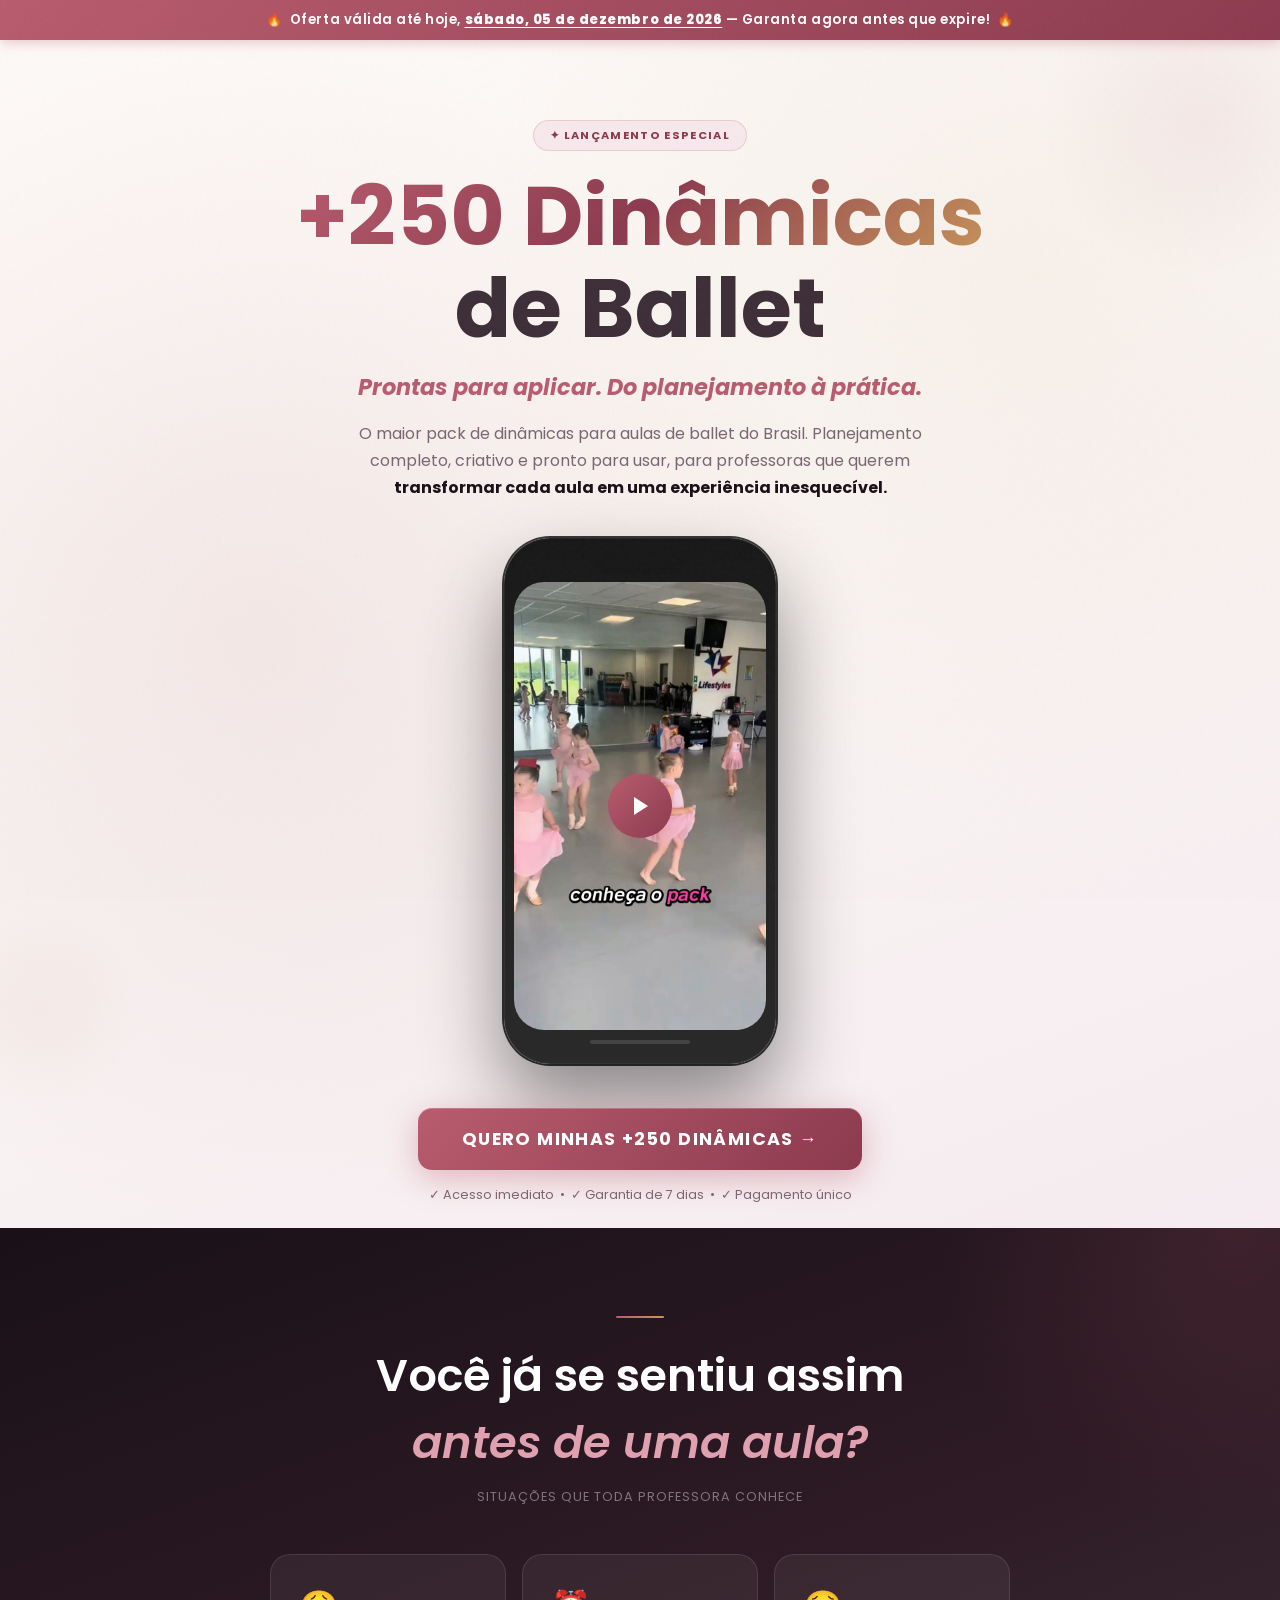
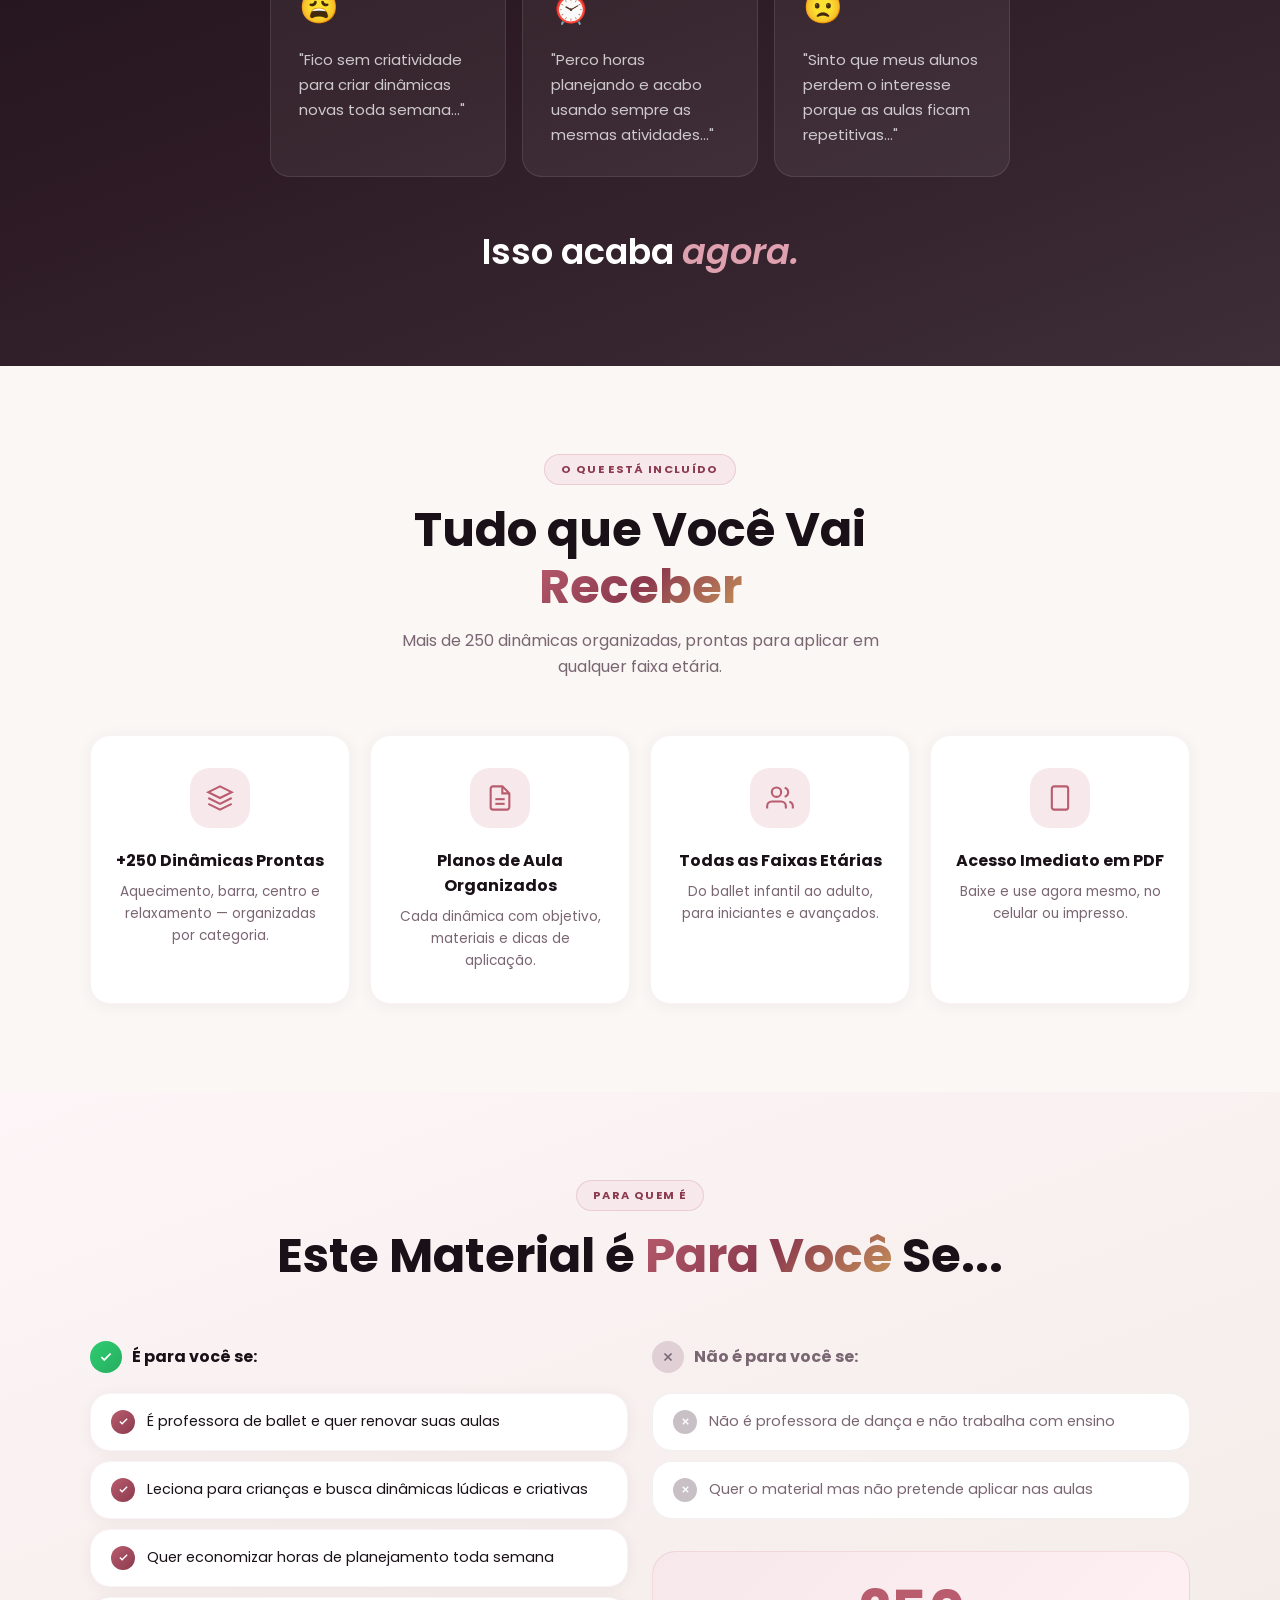
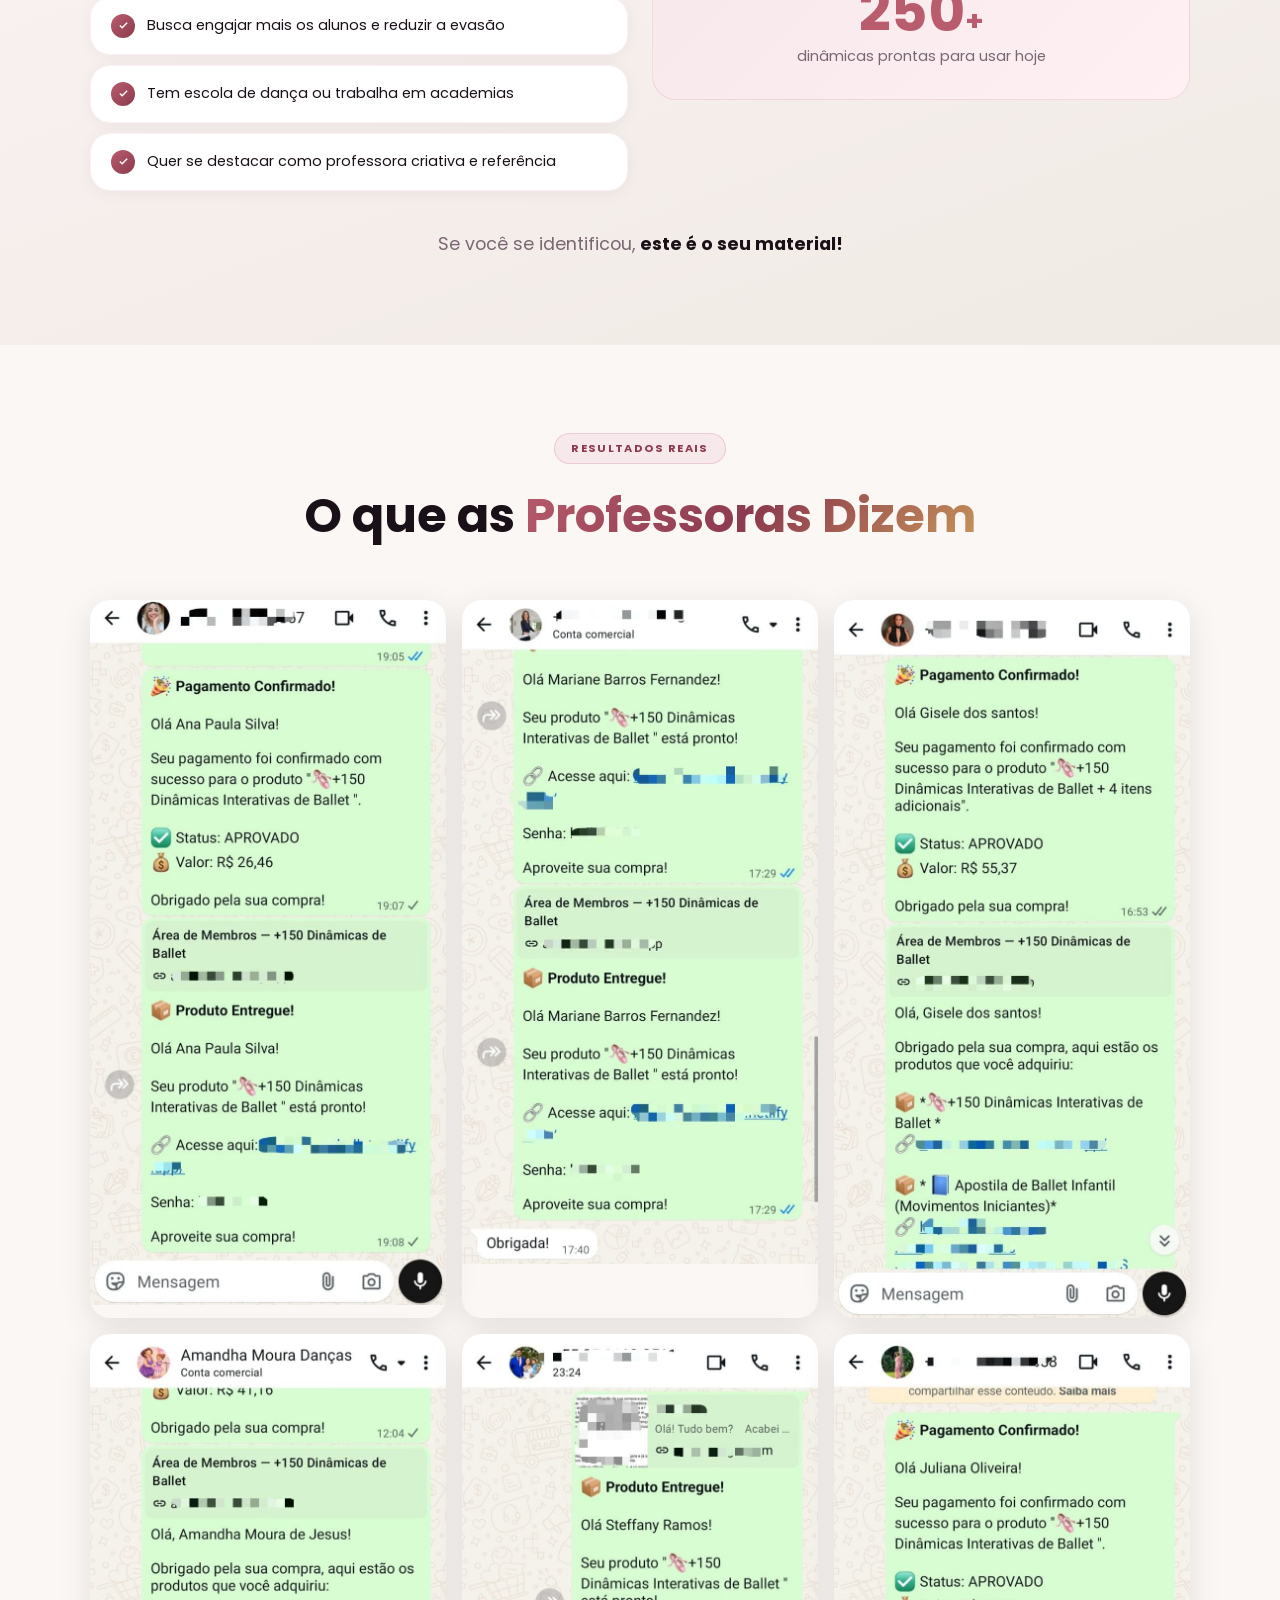
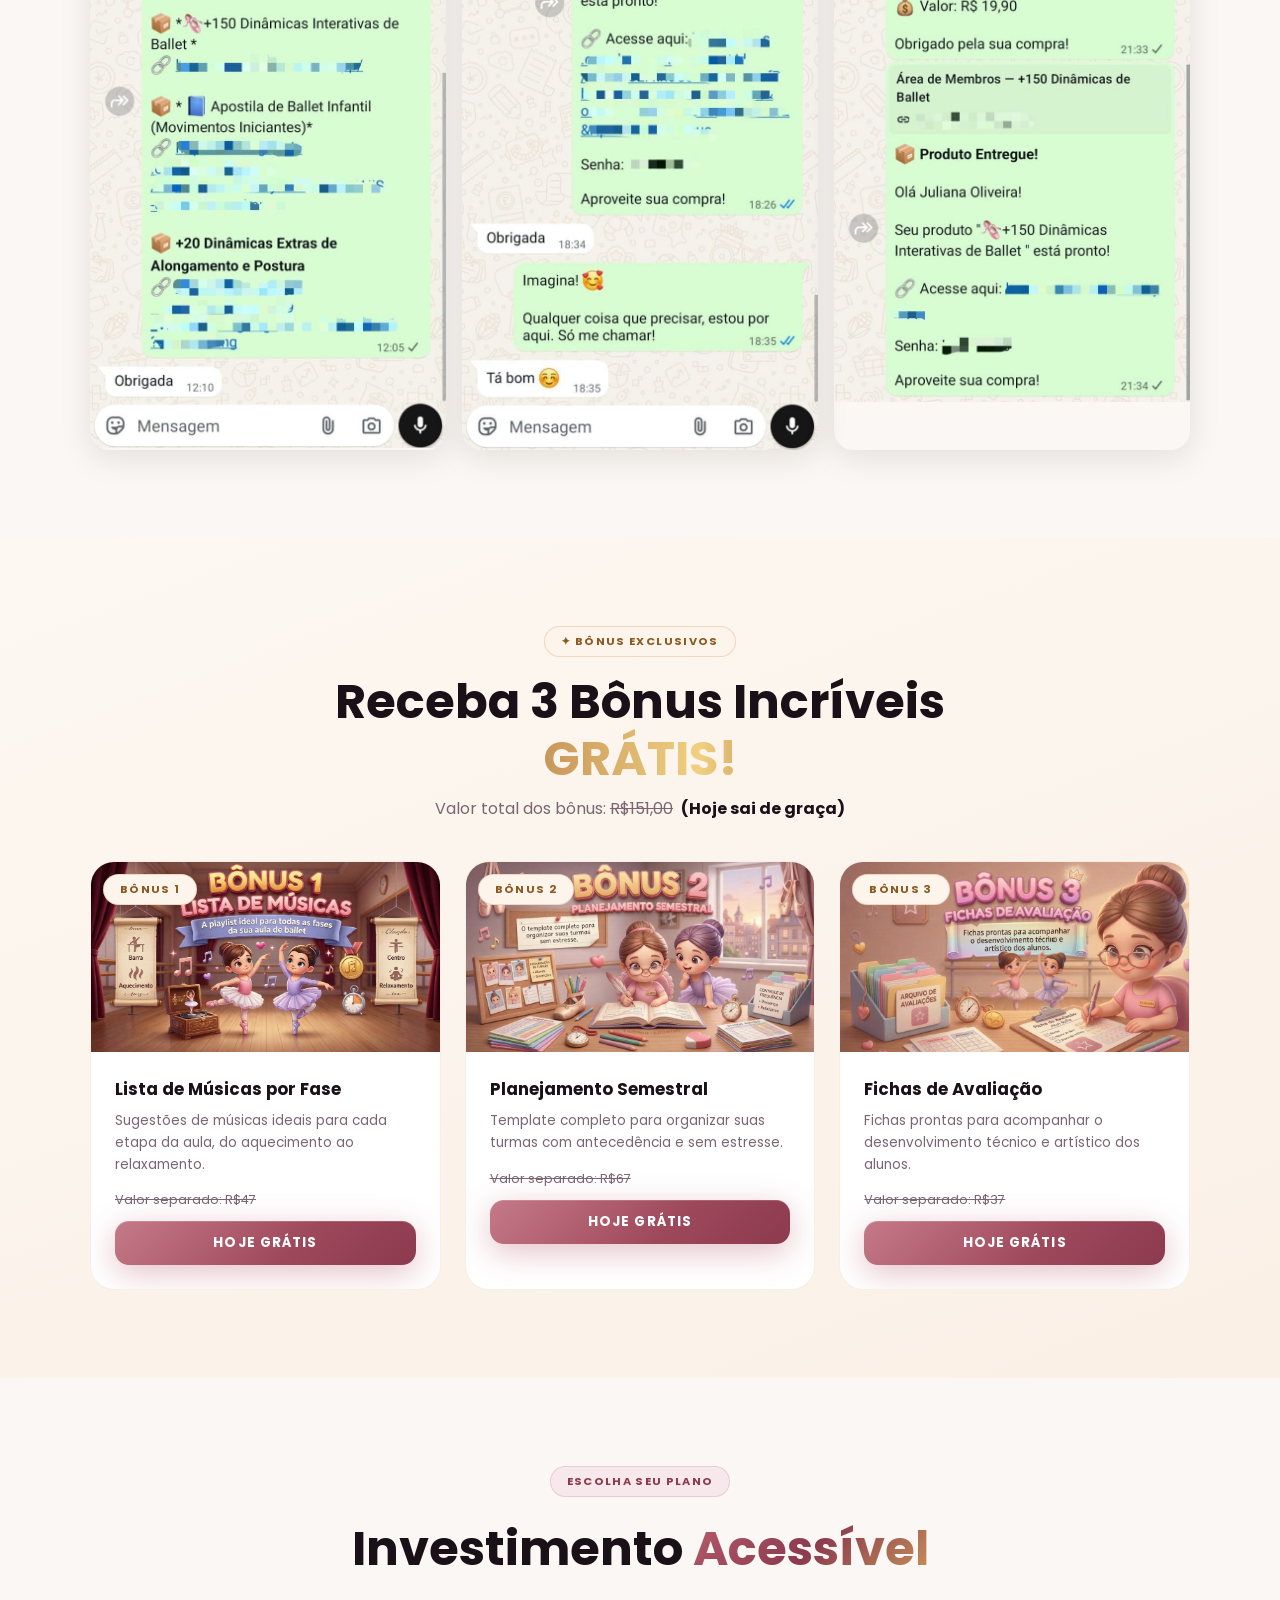
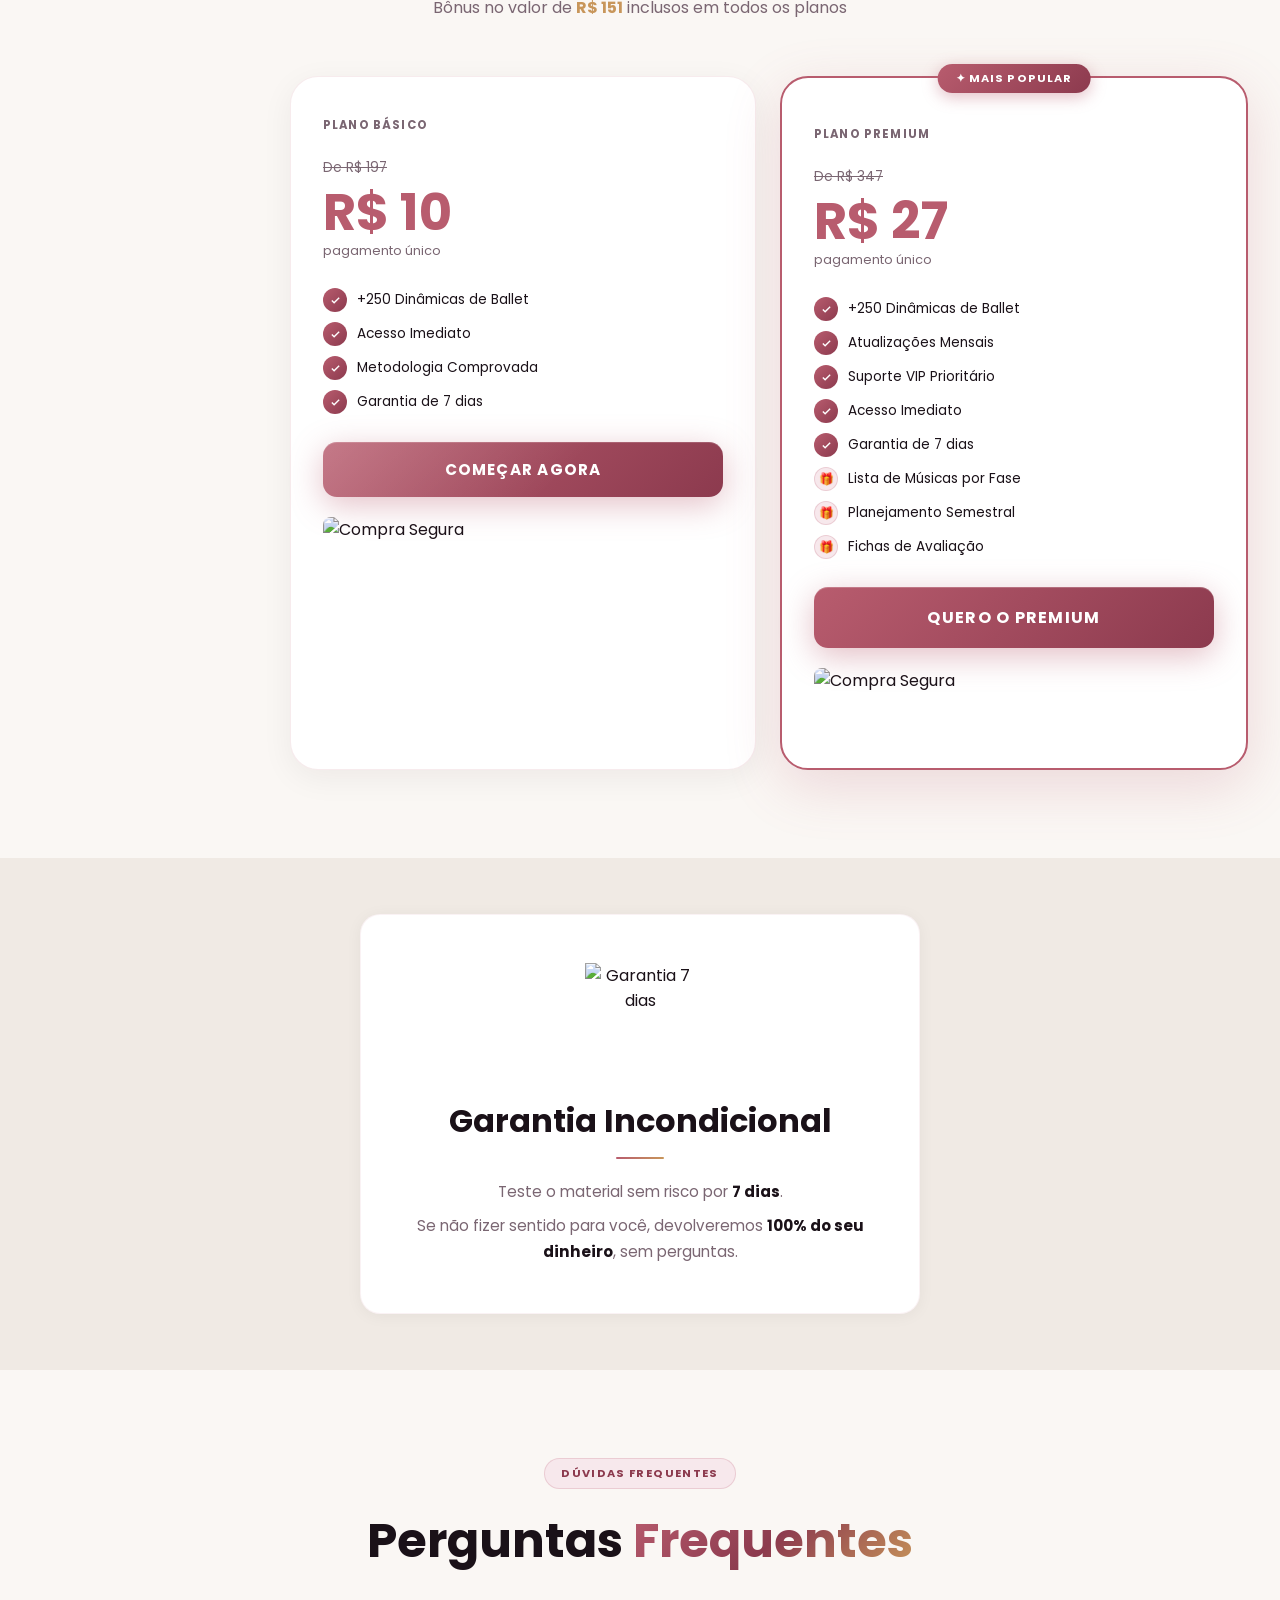
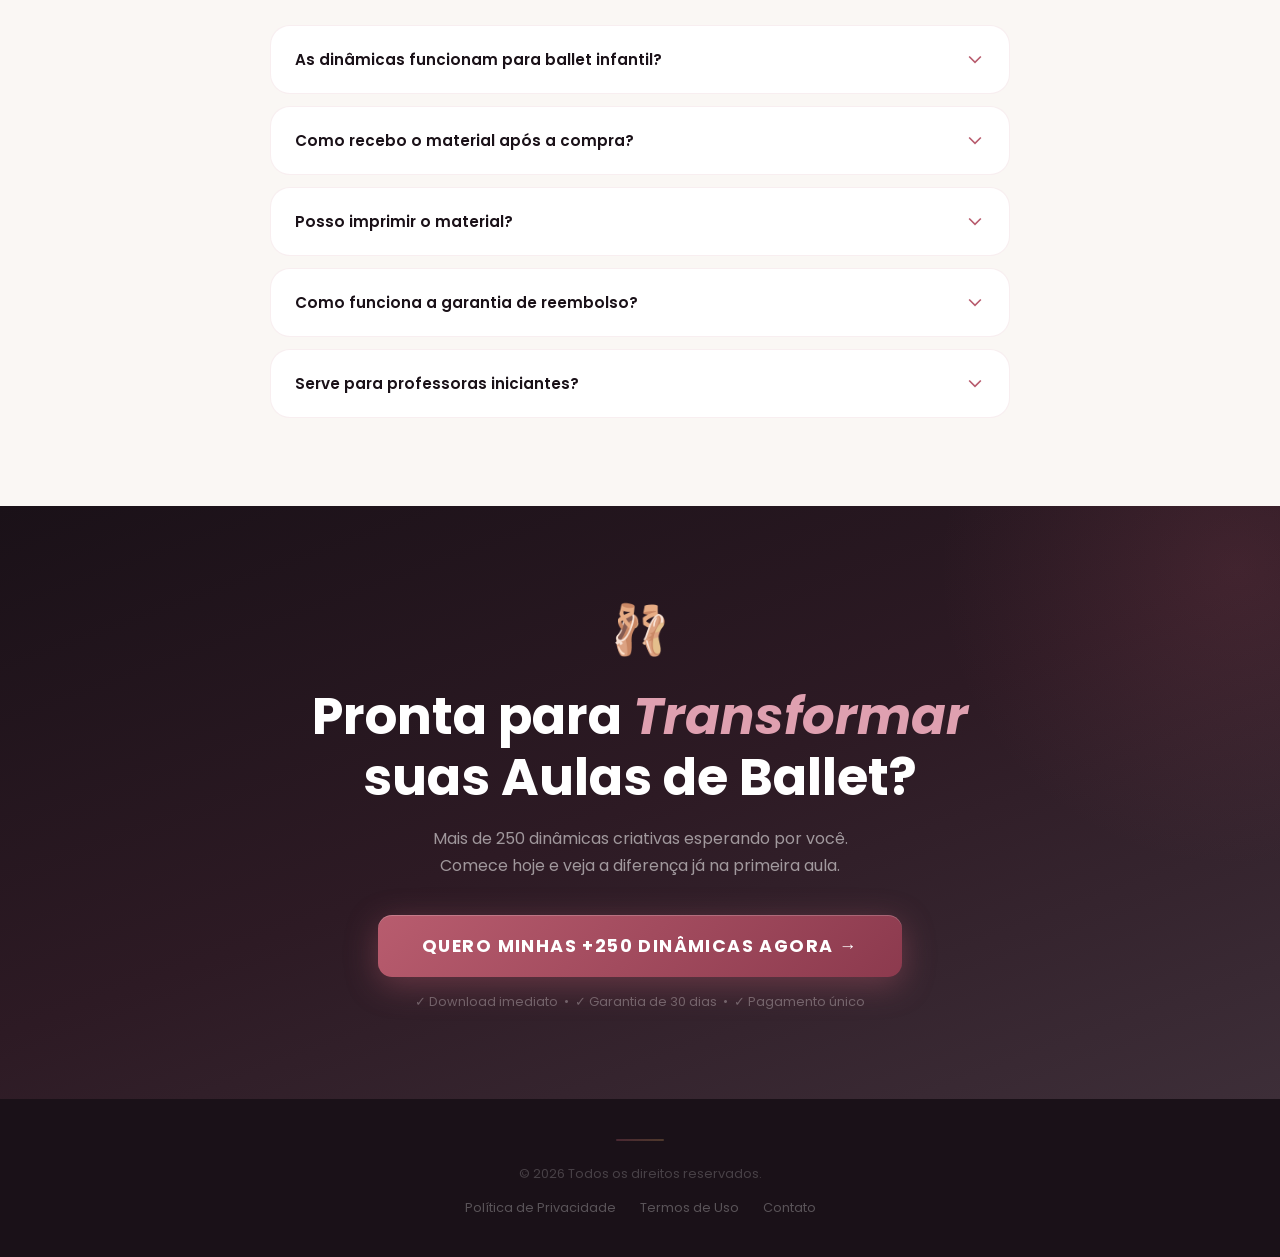
==== index (1).html @ 57ad00f0 "Add files via upload" ====
<!DOCTYPE html><html lang="pt-BR"><head>
  <meta charset="UTF-8">
  <meta name="viewport" content="width=device-width, initial-scale=1.0">
  <title>+250 Dinâmicas de Ballet</title>
  <link rel="preconnect" href="https://fonts.googleapis.com">
  <link rel="preconnect" href="https://fast.wistia.com" crossorigin="">
  <link rel="dns-prefetch" href="https://fast.wistia.com">
  <link rel="preconnect" href="https://fonts.gstatic.com" crossorigin="">
  <link href="https://fonts.googleapis.com/css2?family=Poppins:wght@400;600;700&display=swap" rel="stylesheet" media="print" onload="this.media='all'">
  <noscript><link href="https://fonts.googleapis.com/css2?family=Poppins:wght@400;600;700&display=swap" rel="stylesheet" /></noscript>

  <script>
    window.addEventListener('load', function() {
      // UTMify pixel
      window.pixelId = "69d1dc2e68e2ef5230dd8109";
      var a = document.createElement("script");
      a.async = true;
      a.src = "https://cdn.utmify.com.br/scripts/pixel/pixel.js";
      document.head.appendChild(a);
      // UTMify UTMs
      var b = document.createElement("script");
      b.async = true;
      b.defer = true;
      b.src = "https://cdn.utmify.com.br/scripts/utms/latest.js";
      b.setAttribute("data-utmify-prevent-xcod-sck", "");
      b.setAttribute("data-utmify-prevent-subids", "");
      document.head.appendChild(b);
      // Clarity
      (function(c,l,a,r,i,t,y){
        c[a]=c[a]||function(){(c[a].q=c[a].q||[]).push(arguments)};
        t=l.createElement(r);t.async=1;t.src="https://www.clarity.ms/tag/"+i;
        y=l.getElementsByTagName(r)[0];y.parentNode.insertBefore(t,y);
      })(window, document, "clarity", "script", "w6r57b3box");
    });
  </script>

  <style>
    :root {
      --rose:       #B85C6E;
      --rose-deep:  #8C3A4E;
      --rose-light: #DFA0B0;
      --rose-pale:  #F7E8EC;
      --cream:      #FAF7F4;
      --cream-dark: #F0EAE4;
      --gold:       #C8965A;
      --gold-light: #E8C090;
      --ink:        #1A1118;
      --ink-mid:    #3D2E38;
      --muted:      #7A6672;
      --white:      #FFFFFF;
    }
    *, *::before, *::after { box-sizing: border-box; margin: 0; padding: 0; }
    body { font-family: 'Poppins', sans-serif; background: #FBF8F6; color: var(--ink); overflow-x: hidden; }
    html { scroll-behavior: smooth; }
    .serif { font-family: 'Poppins', sans-serif; font-weight: 700; }

    @keyframes fadeUp { from { opacity:0; transform:translateY(32px); } to { opacity:1; transform:translateY(0); } }
    @keyframes shimmer { 0% { background-position:-200% center; } 100% { background-position:200% center; } }
    @keyframes float { 0%,100% { transform:translateY(0); } 50% { transform:translateY(-8px); } }
    @keyframes pulse-ring { 0% { transform:scale(1); opacity:0.6; } 100% { transform:scale(1.6); opacity:0; } }

    .fade-up { opacity:0; animation:fadeUp 0.7s ease-out forwards; }

    .text-gradient {
      background: linear-gradient(135deg, var(--rose) 0%, var(--rose-deep) 50%, var(--gold) 100%);
      -webkit-background-clip:text; -webkit-text-fill-color:transparent; background-clip:text;
    }
    .text-shimmer {
      background: linear-gradient(90deg, var(--gold) 0%, #f0d080 40%, var(--gold) 60%, #c07840 100%);
      background-size:200% auto;
      -webkit-background-clip:text; -webkit-text-fill-color:transparent; background-clip:text;
      animation:shimmer 3s linear infinite;
    }

    .btn-primary {
      display:inline-flex; align-items:center; justify-content:center; gap:10px;
      background: linear-gradient(135deg, var(--rose) 0%, var(--rose-deep) 100%);
      color:#fff; font-family:'Poppins',sans-serif; font-weight:700; font-size:0.95rem;
      letter-spacing:0.08em; text-transform:uppercase; padding:16px 36px; border-radius:14px; border:none; cursor:pointer;
      text-decoration:none; position:relative; overflow:hidden;
      transition:transform 0.25s ease, box-shadow 0.25s ease;
      box-shadow:0 8px 32px rgba(184,92,110,0.38),inset 0 1px 0 rgba(255,255,255,0.15);
    }
    .btn-primary::before { content:''; position:absolute; inset:0; background:linear-gradient(135deg,rgba(255,255,255,0.18) 0%,transparent 60%); pointer-events:none; }
    .btn-primary:hover { transform:translateY(-2px) scale(1.02); box-shadow:0 16px 48px rgba(184,92,110,0.5); }

    .btn-gold {
      display:inline-flex; align-items:center; justify-content:center; gap:10px;
      background: linear-gradient(135deg, var(--rose) 0%, var(--rose-deep) 100%);
      color:#fff; font-family:'Poppins',sans-serif; font-weight:700; font-size:1rem;
      letter-spacing:0.08em; text-transform:uppercase; padding:18px 44px; border-radius:14px;
      border:none; cursor:pointer; text-decoration:none; position:relative; overflow:hidden;
      transition:transform 0.25s ease, box-shadow 0.25s ease;
      box-shadow:0 8px 32px rgba(184,92,110,0.4),inset 0 1px 0 rgba(255,255,255,0.2);
    }
    .btn-gold:hover { transform:translateY(-3px) scale(1.03); box-shadow:0 20px 56px rgba(200,150,90,0.55); }

    .badge {
      display:inline-flex; align-items:center; gap:6px; background:var(--rose-pale);
      color:var(--rose-deep); font-size:0.7rem; font-weight:700; letter-spacing:0.12em;
      text-transform:uppercase; padding:6px 16px; border-radius:100px;
      border:1px solid rgba(184,92,110,0.2);
    }
    .badge-gold {
      display:inline-flex; align-items:center; gap:6px; background:#FDF5EC;
      color:#8A5A20; font-size:0.7rem; font-weight:700; letter-spacing:0.12em;
      text-transform:uppercase; padding:6px 16px; border-radius:100px;
      border:1px solid rgba(200,150,90,0.3);
    }

    .card { background:var(--white); border-radius:20px; border:1px solid rgba(184,92,110,0.08); box-shadow:0 2px 16px rgba(26,17,24,0.05); transition:transform 0.3s ease,box-shadow 0.3s ease; }
    .card:hover { transform:translateY(-6px); box-shadow:0 20px 48px rgba(184,92,110,0.14); }

    .section { padding:88px 20px; }
    .section-sm { padding:56px 20px; }
    .container { max-width:1100px; margin:0 auto; }
    .container-sm { max-width:740px; margin:0 auto; }
    .container-xs { max-width:560px; margin:0 auto; }

    .check-icon { width:24px; height:24px; flex-shrink:0; background:linear-gradient(135deg,var(--rose),var(--rose-deep)); border-radius:50%; display:flex; align-items:center; justify-content:center; }
    .x-icon { width:24px; height:24px; flex-shrink:0; background:#C8C0C4; border-radius:50%; display:flex; align-items:center; justify-content:center; }
    .deco-line { width:48px; height:2px; background:linear-gradient(90deg,var(--rose),var(--gold)); border-radius:2px; }

    .countdown-box { background:rgba(255,255,255,0.12); backdrop-filter:blur(10px); border:1px solid rgba(255,255,255,0.2); border-radius:16px; padding:14px 22px; text-align:center; min-width:72px; }
    .accordion-content { display:none; }
    .accordion-content.open { display:block; }

    .section-dark { background:linear-gradient(160deg,var(--ink) 0%,#2D1A24 50%,var(--ink-mid) 100%); position:relative; overflow:hidden; }
    .section-dark::before { content:''; position:absolute; top:-40%; right:-20%; width:600px; height:600px; border-radius:50%; background:radial-gradient(circle,rgba(184,92,110,0.15) 0%,transparent 70%); pointer-events:none; }

    .reveal { opacity:0; transform:translateY(28px); transition:opacity 0.65s ease,transform 0.65s ease; }
    .reveal.visible { opacity:1; transform:translateY(0); }
    .reveal-delay-1 { transition-delay:0.1s; }
    .reveal-delay-2 { transition-delay:0.2s; }
    .reveal-delay-3 { transition-delay:0.3s; }
    .reveal-delay-4 { transition-delay:0.4s; }

    .testimonial-grid { display:grid; grid-template-columns:repeat(3,1fr); gap:16px; }
    .price-grid { display:grid; grid-template-columns:repeat(2,1fr); gap:24px; max-width:700px; margin:0 auto; }
    .benefit-grid { display:grid; grid-template-columns:repeat(4,1fr); gap:20px; }
    .for-you-grid { display:grid; grid-template-columns:repeat(2,1fr); gap:24px; }
    .bonus-grid { display:grid; grid-template-columns:repeat(3,1fr); gap:24px; }

    @media (max-width:860px) {
      .benefit-grid { grid-template-columns:repeat(2,1fr); }
      .bonus-grid { grid-template-columns:repeat(2,1fr); }
    }
    @media (max-width:640px) {
      .testimonial-grid { grid-template-columns:repeat(2,1fr); }
      .for-you-grid { grid-template-columns:1fr; }
      .price-grid { grid-template-columns:1fr; }
      .bonus-grid { grid-template-columns:1fr; }
      .benefit-grid { grid-template-columns:repeat(2,1fr); }
      .problema-grid { grid-template-columns:1fr !important; }
      .section { padding:64px 20px; }
    }

    .price-card { background:var(--white); border-radius:28px; padding:40px 32px; position:relative; transition:transform 0.3s,box-shadow 0.3s; border:1.5px solid rgba(184,92,110,0.12); box-shadow:0 8px 32px rgba(26,17,24,0.06); }
    .price-card:hover { transform:translateY(-8px); box-shadow:0 20px 56px rgba(184,92,110,0.15); }
    .price-card.featured { background:var(--white); border-color:var(--rose); border-width:2px; box-shadow:0 16px 56px rgba(184,92,110,0.2); }
    .price-card.featured:hover { box-shadow:0 28px 72px rgba(184,92,110,0.28); }

    .faq-card { background:var(--white); border-radius:20px; border:1px solid rgba(184,92,110,0.1); overflow:hidden; transition:box-shadow 0.2s; }
    .faq-card:hover { box-shadow:0 8px 32px rgba(184,92,110,0.1); }

    .bonus-card { background:var(--white); border-radius:24px; overflow:hidden; border:1px solid rgba(200,150,90,0.15); transition:transform 0.3s,box-shadow 0.3s; }
    .bonus-card:hover { transform:translateY(-6px); box-shadow:0 20px 56px rgba(200,150,90,0.18); }

    .section-lazy { content-visibility: auto; contain-intrinsic-size: 0 500px; }
    body::after { content:''; position:fixed; inset:0; background-image:url("data:image/svg+xml,%3Csvg viewBox='0 0 256 256' xmlns='http://www.w3.org/2000/svg'%3E%3Cfilter id='n'%3E%3CfeTurbulence type='fractalNoise' baseFrequency='0.9' numOctaves='4' stitchTiles='stitch'/%3E%3C/filter%3E%3Crect width='100%25' height='100%25' filter='url(%23n)'/%3E%3C/svg%3E"); opacity:0.025; pointer-events:none; z-index:9999; }
  </style>
</head>
<body>

  <!-- ========== TOP BAR ========== -->
  <div id="top-bar" style="background:linear-gradient(135deg,var(--rose) 0%,var(--rose-deep) 100%);color:#fff;text-align:center;padding:10px 20px;font-size:0.82rem;font-weight:600;letter-spacing:0.04em;position:relative;z-index:1000;box-shadow:0 2px 12px rgba(184,92,110,0.35);">
    <span style="opacity:0.85;">🔥</span>
    &nbsp;Oferta válida até hoje,&nbsp;<span id="top-bar-date" style="font-weight:800;text-decoration:underline;text-underline-offset:3px;"></span>&nbsp;—&nbsp;Garanta agora antes que expire!&nbsp;
    <span style="opacity:0.85;">🔥</span>
  </div>
  <script>
    (function(){
      const d = new Date();
      const dias = ['domingo','segunda-feira','terça-feira','quarta-feira','quinta-feira','sexta-feira','sábado'];
      const meses = ['janeiro','fevereiro','março','abril','maio','junho','julho','agosto','setembro','outubro','novembro','dezembro'];
      const texto = dias[d.getDay()] + ', ' + String(d.getDate()).padStart(2,'0') + ' de ' + meses[d.getMonth()] + ' de ' + d.getFullYear();
      document.getElementById('top-bar-date').textContent = texto;
    })();
  </script>

  <!-- ========== HERO ========== -->
  <section style="background:linear-gradient(160deg,#FDF9F7 0%,var(--cream) 40%,#F5EBF0 100%);position:relative;overflow:hidden;padding:80px 20px 24px;">
    <div style="position:absolute;inset:0;background-image:radial-gradient(circle at 20% 50%,rgba(184,92,110,0.1) 0%,transparent 50%),radial-gradient(circle at 80% 20%,rgba(200,150,90,0.07) 0%,transparent 40%);pointer-events:none;"></div>
    <div style="position:absolute;width:320px;height:320px;top:-80px;right:-80px;border-radius:50%;background:radial-gradient(circle,rgba(184,92,110,0.08) 0%,transparent 70%);animation:float 6s ease-in-out infinite;pointer-events:none;"></div>
    <div style="position:absolute;width:200px;height:200px;bottom:10%;left:-60px;border-radius:50%;background:radial-gradient(circle,rgba(200,150,90,0.07) 0%,transparent 70%);animation:float 8s ease-in-out infinite 2s;pointer-events:none;"></div>

    <div class="container" style="position:relative;z-index:1;">
      <div style="text-align:center;max-width:820px;margin:0 auto;">
        <div class="fade-up" style="animation-delay:0s;margin-bottom:20px;"><span class="badge">✦ Lançamento Especial</span></div>

        <h1 class="fade-up serif" style="animation-delay:0.1s;font-size:clamp(2.8rem,9vw,5.2rem);font-weight:700;line-height:1.1;color:var(--ink);margin-bottom:16px;">
          <span class="text-gradient">+250 Dinâmicas</span><br>
          <span style="font-weight:700;color:var(--ink-mid);font-style:normal;">de Ballet</span>
        </h1>

        <p class="fade-up serif" style="animation-delay:0.2s;font-size:clamp(1.1rem,3vw,1.4rem);color:var(--rose);font-style:italic;margin-bottom:16px;">
          Prontas para aplicar. Do planejamento à prática.
        </p>

        <p class="fade-up" style="animation-delay:0.25s;font-size:1rem;color:var(--muted);max-width:580px;margin:0 auto 36px;line-height:1.7;">
          O maior pack de dinâmicas para aulas de ballet do Brasil. Planejamento completo, criativo e pronto para usar, para professoras que querem <strong style="color:var(--ink);">transformar cada aula em uma experiência inesquecível.</strong>
        </p>

        <!-- Mockup iPhone -->
        <div class="fade-up" style="animation-delay:0.3s;display:flex;justify-content:center;margin-bottom:44px;">
          <div style="position:relative;width:272px;background:linear-gradient(180deg,#181818 0%,#2a2a2a 100%);border-radius:46px;padding:14px 10px 20px;box-shadow:0 40px 80px rgba(0,0,0,0.45),0 0 0 2px #383838,inset 0 0 0 1px rgba(255,255,255,0.05);">
            <div style="width:88px;height:22px;background:#181818;border-radius:0 0 14px 14px;margin:0 auto 8px;position:relative;z-index:2;"></div>
            <div style="border-radius:30px;overflow:hidden;background:#000;">
              <div id="wistia-facade" style="position:relative;padding-top:177.78%;cursor:pointer;" onclick="document.getElementById('wistia-facade').style.display='none';document.getElementById('wistia-player-container').style.display='block';var s1=document.createElement('script');s1.src='https://fast.wistia.com/player.js';s1.async=true;document.head.appendChild(s1);var s2=document.createElement('script');s2.src='https://fast.wistia.com/embed/sqe2da9kjx.js';s2.async=true;s2.type='module';document.head.appendChild(s2);">
                <img src="[data-uri]" alt="Assistir vídeo" style="position:absolute;inset:0;width:100%;height:100%;object-fit:cover;" loading="eager" fetchpriority="high">
                <div style="position:absolute;inset:0;display:flex;align-items:center;justify-content:center;">
                  <div style="position:relative;">
                    <div style="position:absolute;inset:0;border-radius:50%;background:rgba(184,92,110,0.4);animation:pulse-ring 1.5s ease-out infinite;"></div>
                    <div style="width:64px;height:64px;border-radius:50%;background:linear-gradient(135deg,var(--rose),var(--rose-deep));display:flex;align-items:center;justify-content:center;box-shadow:0 8px 32px rgba(184,92,110,0.5);position:relative;">
                      <svg width="24" height="24" viewBox="0 0 24 24" fill="white"><polygon points="6,3 20,12 6,21"></polygon></svg>
                    </div>
                  </div>
                </div>
              </div>
              <div id="wistia-player-container" style="display:none;"><wistia-player media-id="sqe2da9kjx" aspect="0.5625"></wistia-player></div>
            </div>
            <div style="width:100px;height:4px;background:#444;border-radius:2px;margin:10px auto 0;"></div>
          </div>
        </div>

        <div class="fade-up" style="animation-delay:0.35s;">
          <a href="#precos" class="btn-gold" style="font-size:1.1rem;margin-bottom:16px;display:inline-flex;">QUERO MINHAS +250 DINÂMICAS →</a>
          <p style="font-size:0.8rem;color:var(--muted);">✓ Acesso imediato &nbsp;•&nbsp; ✓ Garantia de 7 dias &nbsp;•&nbsp; ✓ Pagamento único</p>
        </div>
      </div>
    </div>
  </section>


  <!-- ========== PROBLEMA ========== -->
  <section class="section-dark section">
    <div class="container-sm" style="position:relative;z-index:1;text-align:center;">
      <div class="deco-line" style="margin:0 auto 24px;"></div>
      <h2 class="serif reveal" style="font-size:clamp(1.8rem,5vw,2.8rem);font-weight:600;color:#fff;margin-bottom:12px;">Você já se sentiu assim<br><em style="color:var(--rose-light);">antes de uma aula?</em></h2>
      <p class="reveal" style="color:rgba(255,255,255,0.4);font-size:0.8rem;letter-spacing:0.08em;text-transform:uppercase;margin-bottom:48px;">Situações que toda professora conhece</p>
      <div style="display:grid;grid-template-columns:repeat(3,1fr);gap:16px;text-align:left;" class="reveal-grid problema-grid">
        <div class="reveal reveal-delay-1" style="background:rgba(255,255,255,0.06);border:1px solid rgba(255,255,255,0.1);border-radius:20px;padding:28px;">
          <div style="font-size:2rem;margin-bottom:16px;">😩</div>
          <p style="font-size:0.93rem;line-height:1.7;color:rgba(255,255,255,0.75);">"Fico sem criatividade para criar dinâmicas novas toda semana..."</p>
        </div>
        <div class="reveal reveal-delay-2" style="background:rgba(255,255,255,0.06);border:1px solid rgba(255,255,255,0.1);border-radius:20px;padding:28px;">
          <div style="font-size:2rem;margin-bottom:16px;">⏰</div>
          <p style="font-size:0.93rem;line-height:1.7;color:rgba(255,255,255,0.75);">"Perco horas planejando e acabo usando sempre as mesmas atividades..."</p>
        </div>
        <div class="reveal reveal-delay-3" style="background:rgba(255,255,255,0.06);border:1px solid rgba(255,255,255,0.1);border-radius:20px;padding:28px;">
          <div style="font-size:2rem;margin-bottom:16px;">😟</div>
          <p style="font-size:0.93rem;line-height:1.7;color:rgba(255,255,255,0.75);">"Sinto que meus alunos perdem o interesse porque as aulas ficam repetitivas..."</p>
        </div>
      </div>
      <div class="reveal" style="margin-top:48px;">
        <p class="serif" style="font-size:clamp(1.6rem,4vw,2.2rem);font-weight:600;color:#fff;">Isso acaba <em style="color:var(--rose-light);">agora.</em></p>
      </div>
    </div>
  </section>


  <!-- ========== O QUE VOCÊ VAI RECEBER ========== -->
  <section class="section" style="background:var(--cream);">
    <div class="container">
      <div style="text-align:center;margin-bottom:56px;">
        <span class="badge reveal">O que está incluído</span>
        <h2 class="serif reveal" style="font-size:clamp(2rem,5vw,3rem);font-weight:700;color:var(--ink);margin-top:16px;line-height:1.2;">Tudo que Você Vai<br><span class="text-gradient">Receber</span></h2>
        <p class="reveal" style="color:var(--muted);margin-top:12px;max-width:480px;margin-left:auto;margin-right:auto;line-height:1.6;">Mais de 250 dinâmicas organizadas, prontas para aplicar em qualquer faixa etária.</p>
      </div>
      <div class="benefit-grid">
        <div class="card reveal reveal-delay-1" style="padding:32px 24px;text-align:center;">
          <div style="width:60px;height:60px;border-radius:20px;background:var(--rose-pale);display:flex;align-items:center;justify-content:center;margin:0 auto 20px;">
            <svg width="28" height="28" fill="none" stroke="var(--rose)" stroke-width="1.8" viewBox="0 0 24 24"><path d="M12 2L2 7l10 5 10-5-10-5z"></path><path d="M2 17l10 5 10-5"></path><path d="M2 12l10 5 10-5"></path></svg>
          </div>
          <h3 style="font-weight:700;font-size:1rem;color:var(--ink);margin-bottom:8px;">+250 Dinâmicas Prontas</h3>
          <p style="font-size:0.85rem;color:var(--muted);line-height:1.6;">Aquecimento, barra, centro e relaxamento — organizadas por categoria.</p>
        </div>
        <div class="card reveal reveal-delay-2" style="padding:32px 24px;text-align:center;">
          <div style="width:60px;height:60px;border-radius:20px;background:var(--rose-pale);display:flex;align-items:center;justify-content:center;margin:0 auto 20px;">
            <svg width="28" height="28" fill="none" stroke="var(--rose)" stroke-width="1.8" viewBox="0 0 24 24"><path d="M14 2H6a2 2 0 0 0-2 2v16a2 2 0 0 0 2 2h12a2 2 0 0 0 2-2V8z"></path><polyline points="14 2 14 8 20 8"></polyline><line x1="16" y1="13" x2="8" y2="13"></line><line x1="16" y1="17" x2="8" y2="17"></line></svg>
          </div>
          <h3 style="font-weight:700;font-size:1rem;color:var(--ink);margin-bottom:8px;">Planos de Aula Organizados</h3>
          <p style="font-size:0.85rem;color:var(--muted);line-height:1.6;">Cada dinâmica com objetivo, materiais e dicas de aplicação.</p>
        </div>
        <div class="card reveal reveal-delay-3" style="padding:32px 24px;text-align:center;">
          <div style="width:60px;height:60px;border-radius:20px;background:var(--rose-pale);display:flex;align-items:center;justify-content:center;margin:0 auto 20px;">
            <svg width="28" height="28" fill="none" stroke="var(--rose)" stroke-width="1.8" viewBox="0 0 24 24"><path d="M17 21v-2a4 4 0 0 0-4-4H5a4 4 0 0 0-4 4v2"></path><circle cx="9" cy="7" r="4"></circle><path d="M23 21v-2a4 4 0 0 0-3-3.87"></path><path d="M16 3.13a4 4 0 0 1 0 7.75"></path></svg>
          </div>
          <h3 style="font-weight:700;font-size:1rem;color:var(--ink);margin-bottom:8px;">Todas as Faixas Etárias</h3>
          <p style="font-size:0.85rem;color:var(--muted);line-height:1.6;">Do ballet infantil ao adulto, para iniciantes e avançados.</p>
        </div>
        <div class="card reveal reveal-delay-4" style="padding:32px 24px;text-align:center;">
          <div style="width:60px;height:60px;border-radius:20px;background:var(--rose-pale);display:flex;align-items:center;justify-content:center;margin:0 auto 20px;">
            <svg width="28" height="28" fill="none" stroke="var(--rose)" stroke-width="1.8" viewBox="0 0 24 24"><rect x="5" y="2" width="14" height="20" rx="2"></rect><path d="M12 18h.01"></path></svg>
          </div>
          <h3 style="font-weight:700;font-size:1rem;color:var(--ink);margin-bottom:8px;">Acesso Imediato em PDF</h3>
          <p style="font-size:0.85rem;color:var(--muted);line-height:1.6;">Baixe e use agora mesmo, no celular ou impresso.</p>
        </div>
      </div>
    </div>
  </section>


  <!-- ========== PARA QUEM É ========== -->
  <section class="section" style="background:linear-gradient(160deg,#FDF5F7 0%,var(--cream-dark) 100%);">
    <div class="container">
      <div style="text-align:center;margin-bottom:56px;">
        <span class="badge reveal">Para quem é</span>
        <h2 class="serif reveal" style="font-size:clamp(2rem,5vw,3rem);font-weight:700;color:var(--ink);margin-top:16px;line-height:1.2;">Este Material é <span class="text-gradient">Para Você</span> Se...</h2>
      </div>
      <div class="for-you-grid">
        <div class="reveal reveal-delay-1">
          <div style="display:flex;align-items:center;gap:10px;margin-bottom:20px;">
            <div style="width:32px;height:32px;border-radius:50%;background:linear-gradient(135deg,#2ECC71,#27AE60);display:flex;align-items:center;justify-content:center;"><svg width="14" height="14" fill="none" stroke="#fff" stroke-width="3" viewBox="0 0 24 24"><path d="M20 6L9 17l-5-5"></path></svg></div>
            <h3 style="font-weight:700;font-size:1rem;color:var(--ink);">É para você se:</h3>
          </div>
          <div style="display:flex;flex-direction:column;gap:10px;">
            <div class="card" style="padding:16px 20px;display:flex;align-items:center;gap:12px;"><div class="check-icon"><svg width="11" height="11" fill="none" stroke="#fff" stroke-width="3" viewBox="0 0 24 24"><path d="M20 6L9 17l-5-5"></path></svg></div><span style="font-size:0.9rem;color:var(--ink);">É professora de ballet e quer renovar suas aulas</span></div>
            <div class="card" style="padding:16px 20px;display:flex;align-items:center;gap:12px;"><div class="check-icon"><svg width="11" height="11" fill="none" stroke="#fff" stroke-width="3" viewBox="0 0 24 24"><path d="M20 6L9 17l-5-5"></path></svg></div><span style="font-size:0.9rem;color:var(--ink);">Leciona para crianças e busca dinâmicas lúdicas e criativas</span></div>
            <div class="card" style="padding:16px 20px;display:flex;align-items:center;gap:12px;"><div class="check-icon"><svg width="11" height="11" fill="none" stroke="#fff" stroke-width="3" viewBox="0 0 24 24"><path d="M20 6L9 17l-5-5"></path></svg></div><span style="font-size:0.9rem;color:var(--ink);">Quer economizar horas de planejamento toda semana</span></div>
            <div class="card" style="padding:16px 20px;display:flex;align-items:center;gap:12px;"><div class="check-icon"><svg width="11" height="11" fill="none" stroke="#fff" stroke-width="3" viewBox="0 0 24 24"><path d="M20 6L9 17l-5-5"></path></svg></div><span style="font-size:0.9rem;color:var(--ink);">Busca engajar mais os alunos e reduzir a evasão</span></div>
            <div class="card" style="padding:16px 20px;display:flex;align-items:center;gap:12px;"><div class="check-icon"><svg width="11" height="11" fill="none" stroke="#fff" stroke-width="3" viewBox="0 0 24 24"><path d="M20 6L9 17l-5-5"></path></svg></div><span style="font-size:0.9rem;color:var(--ink);">Tem escola de dança ou trabalha em academias</span></div>
            <div class="card" style="padding:16px 20px;display:flex;align-items:center;gap:12px;"><div class="check-icon"><svg width="11" height="11" fill="none" stroke="#fff" stroke-width="3" viewBox="0 0 24 24"><path d="M20 6L9 17l-5-5"></path></svg></div><span style="font-size:0.9rem;color:var(--ink);">Quer se destacar como professora criativa e referência</span></div>
          </div>
        </div>
        <div class="reveal reveal-delay-2">
          <div style="display:flex;align-items:center;gap:10px;margin-bottom:20px;">
            <div style="width:32px;height:32px;border-radius:50%;background:#E0D0D6;display:flex;align-items:center;justify-content:center;"><svg width="14" height="14" fill="none" stroke="#7A6672" stroke-width="3" viewBox="0 0 24 24"><path d="M18 6L6 18M6 6l12 12"></path></svg></div>
            <h3 style="font-weight:700;font-size:1rem;color:var(--muted);">Não é para você se:</h3>
          </div>
          <div style="display:flex;flex-direction:column;gap:10px;margin-bottom:32px;">
            <div style="background:var(--white);border:1px solid rgba(0,0,0,0.06);border-radius:20px;padding:16px 20px;display:flex;align-items:center;gap:12px;"><div class="x-icon"><svg width="11" height="11" fill="none" stroke="#fff" stroke-width="3" viewBox="0 0 24 24"><path d="M18 6L6 18M6 6l12 12"></path></svg></div><span style="font-size:0.9rem;color:var(--muted);">Não é professora de dança e não trabalha com ensino</span></div>
            <div style="background:var(--white);border:1px solid rgba(0,0,0,0.06);border-radius:20px;padding:16px 20px;display:flex;align-items:center;gap:12px;"><div class="x-icon"><svg width="11" height="11" fill="none" stroke="#fff" stroke-width="3" viewBox="0 0 24 24"><path d="M18 6L6 18M6 6l12 12"></path></svg></div><span style="font-size:0.9rem;color:var(--muted);">Quer o material mas não pretende aplicar nas aulas</span></div>
          </div>
          <div style="background:linear-gradient(135deg,var(--rose-pale),#FFF0F4);border-radius:24px;padding:32px;border:1px solid rgba(184,92,110,0.15);text-align:center;">
            <p class="serif" style="font-size:3.5rem;font-weight:700;color:var(--rose);line-height:1;">250<span style="font-size:1.8rem;">+</span></p>
            <p style="font-size:0.9rem;color:var(--muted);margin-top:6px;">dinâmicas prontas para usar hoje</p>
          </div>
        </div>
      </div>
      <div style="text-align:center;margin-top:40px;" class="reveal">
        <p style="font-size:1.1rem;color:var(--muted);">Se você se identificou, <strong style="color:var(--ink);">este é o seu material!</strong></p>
      </div>
    </div>
  </section>


  <!-- ========== DEPOIMENTOS ========== -->
  <section class="section" style="background:var(--cream);">
    <div class="container">
      <div style="text-align:center;margin-bottom:48px;">
        <span class="badge reveal">Resultados Reais</span>
        <h2 class="serif reveal" style="font-size:clamp(2rem,5vw,3rem);font-weight:700;color:var(--ink);margin-top:16px;">O que as <span class="text-gradient">Professoras Dizem</span></h2>
      </div>
      <div class="testimonial-grid">
        <div class="reveal reveal-delay-1" style="border-radius:20px;overflow:hidden;box-shadow:0 8px 32px rgba(26,17,24,0.1);"><img src="[data-uri]" alt="Depoimento" style="width:100%;height:auto;display:block;" loading="lazy"></div>
        <div class="reveal reveal-delay-2" style="border-radius:20px;overflow:hidden;box-shadow:0 8px 32px rgba(26,17,24,0.1);"><img src="[data-uri]" alt="Depoimento" style="width:100%;height:auto;display:block;" loading="lazy"></div>
        <div class="reveal reveal-delay-3" style="border-radius:20px;overflow:hidden;box-shadow:0 8px 32px rgba(26,17,24,0.1);"><img src="[data-uri]" alt="Depoimento" style="width:100%;height:auto;display:block;" loading="lazy"></div>
        <div class="reveal reveal-delay-1" style="border-radius:20px;overflow:hidden;box-shadow:0 8px 32px rgba(26,17,24,0.1);"><img src="[data-uri]" alt="Depoimento" style="width:100%;height:auto;display:block;" loading="lazy"></div>
        <div class="reveal reveal-delay-2" style="border-radius:20px;overflow:hidden;box-shadow:0 8px 32px rgba(26,17,24,0.1);"><img src="[data-uri]" alt="Depoimento" style="width:100%;height:auto;display:block;" loading="lazy"></div>
        <div class="reveal reveal-delay-3" style="border-radius:20px;overflow:hidden;box-shadow:0 8px 32px rgba(26,17,24,0.1);"><img src="[data-uri]" alt="Depoimento" style="width:100%;height:auto;display:block;" loading="lazy"></div>
      </div>
    </div>
  </section>


  <!-- ========== BÔNUS ========== -->
  <section class="section" style="background:linear-gradient(160deg,#FDF8F2 0%,#FAF0E6 100%);">
    <div class="container">
      <div style="text-align:center;margin-bottom:16px;">
        <span class="badge-gold reveal">✦ Bônus Exclusivos</span>
        <h2 class="serif reveal" style="font-size:clamp(2rem,5vw,3rem);font-weight:700;color:var(--ink);margin-top:16px;line-height:1.2;">Receba 3 Bônus Incríveis<br><span class="text-shimmer">GRÁTIS!</span></h2>
        <p class="reveal" style="color:var(--muted);margin-top:8px;">Valor total dos bônus: <s>R$151,00</s> &nbsp;<strong style="color:var(--ink);">(Hoje sai de graça)</strong></p>
      </div>
      <div class="bonus-grid" style="margin-top:40px;">
        <div class="bonus-card reveal reveal-delay-1">
          <div style="position:relative;overflow:hidden;"><img loading="eager" fetchpriority="high" src="[data-uri]" alt="Lista de Músicas" style="width:100%;height:190px;object-fit:cover;display:block;"><div style="position:absolute;top:12px;left:12px;"><span class="badge-gold">BÔNUS 1</span></div></div>
          <div style="padding:24px;"><h3 style="font-weight:700;font-size:1.05rem;color:var(--ink);margin-bottom:8px;">Lista de Músicas por Fase</h3><p style="font-size:0.85rem;color:var(--muted);line-height:1.6;margin-bottom:16px;">Sugestões de músicas ideais para cada etapa da aula, do aquecimento ao relaxamento.</p><div style="font-size:0.8rem;color:var(--muted);text-decoration:line-through;margin-bottom:12px;">Valor separado: R$47</div><a href="#precos" class="btn-primary" style="width:100%;font-size:0.85rem;padding:12px 20px;display:flex;justify-content:center;">HOJE GRÁTIS</a></div>
        </div>
        <div class="bonus-card reveal reveal-delay-2">
          <div style="position:relative;overflow:hidden;"><img loading="eager" fetchpriority="high" src="[data-uri]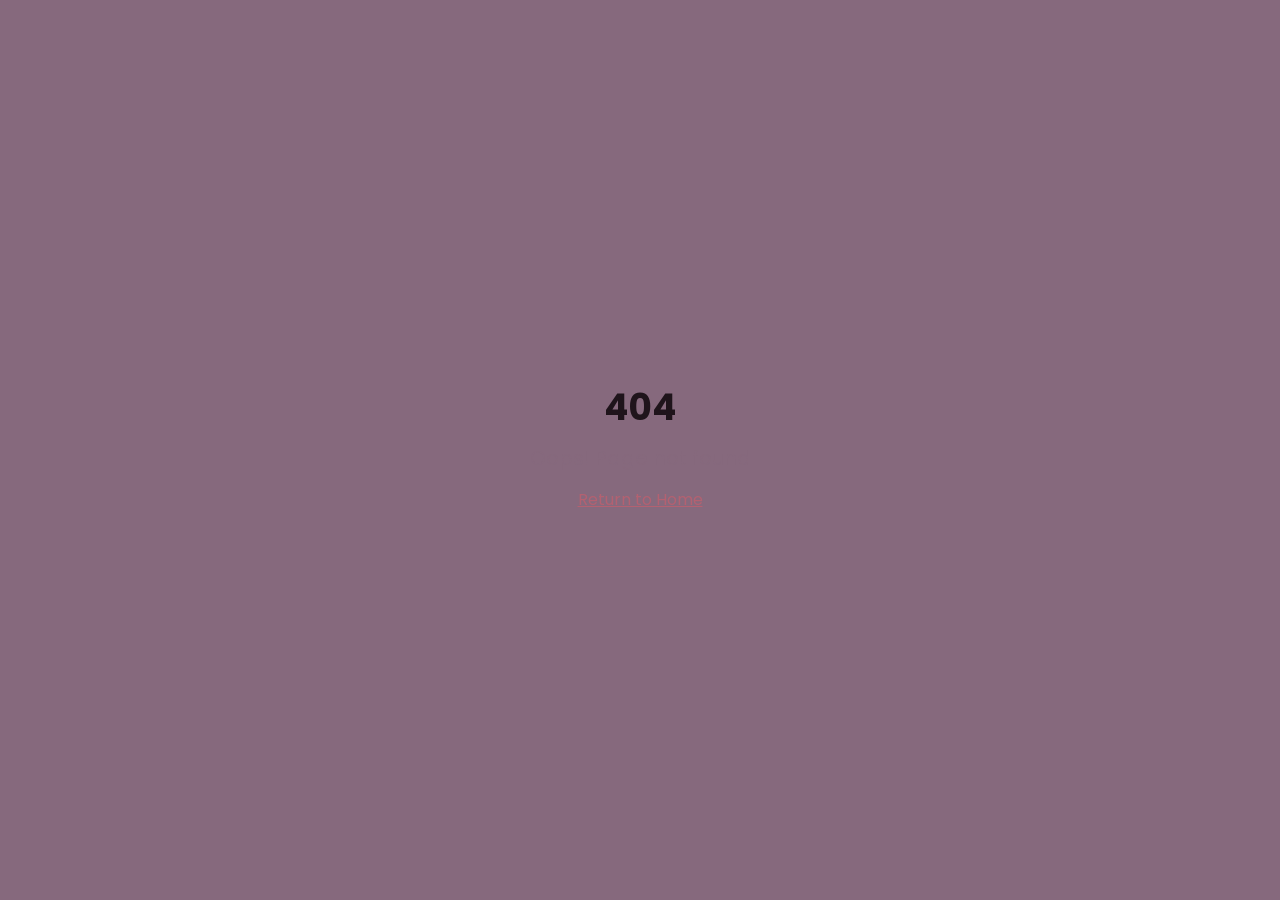
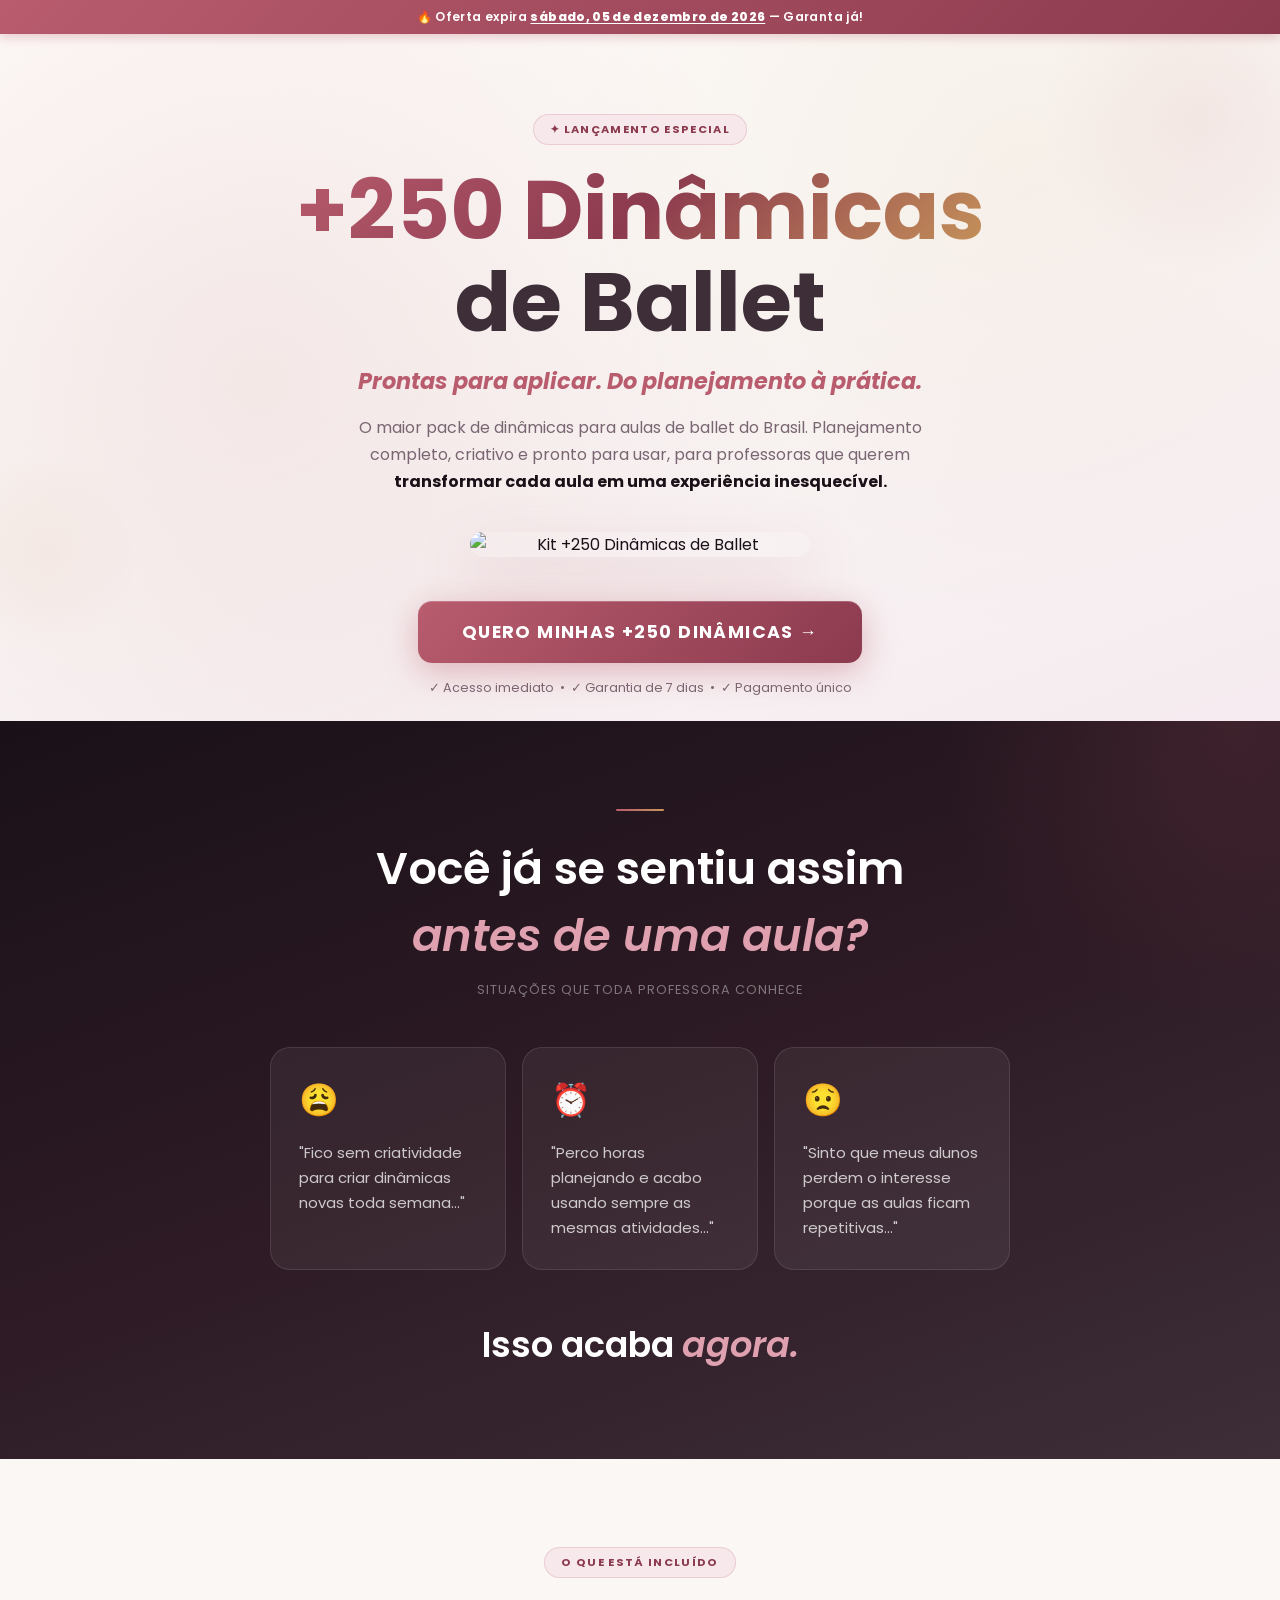
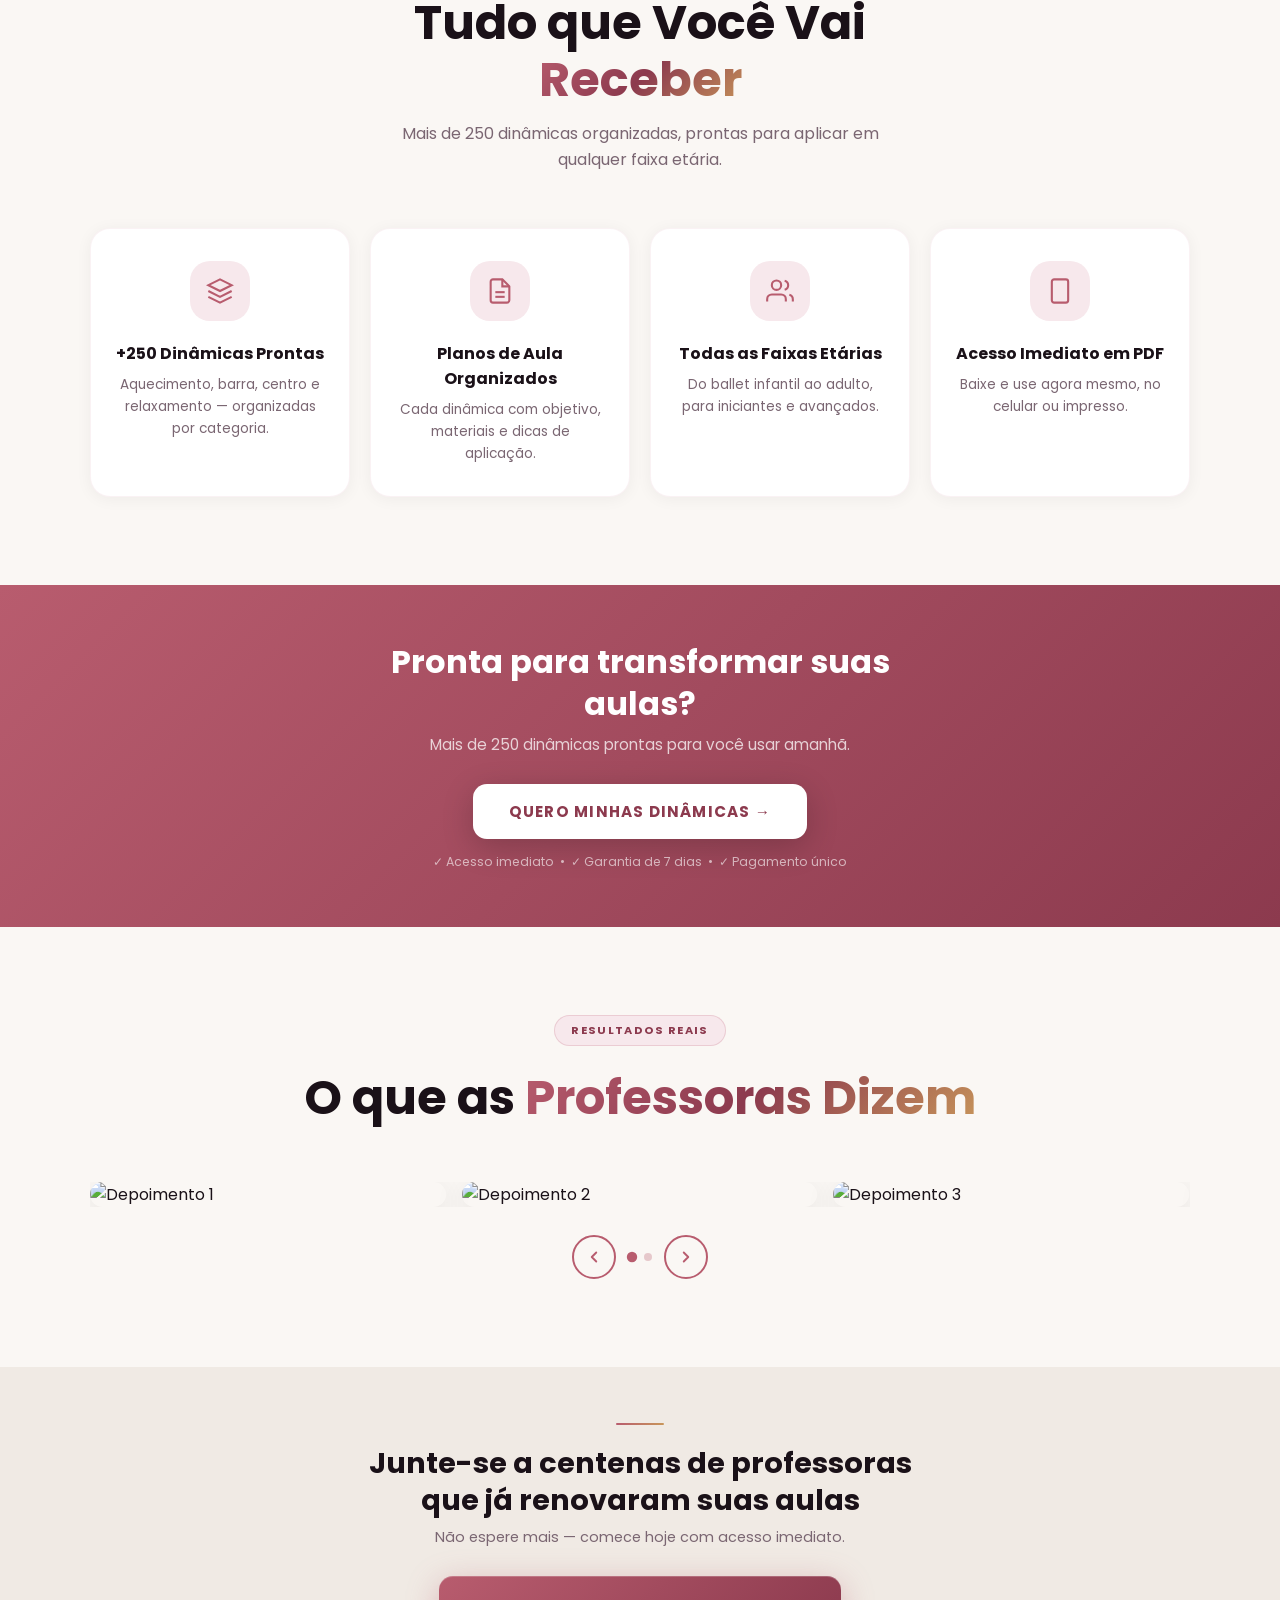
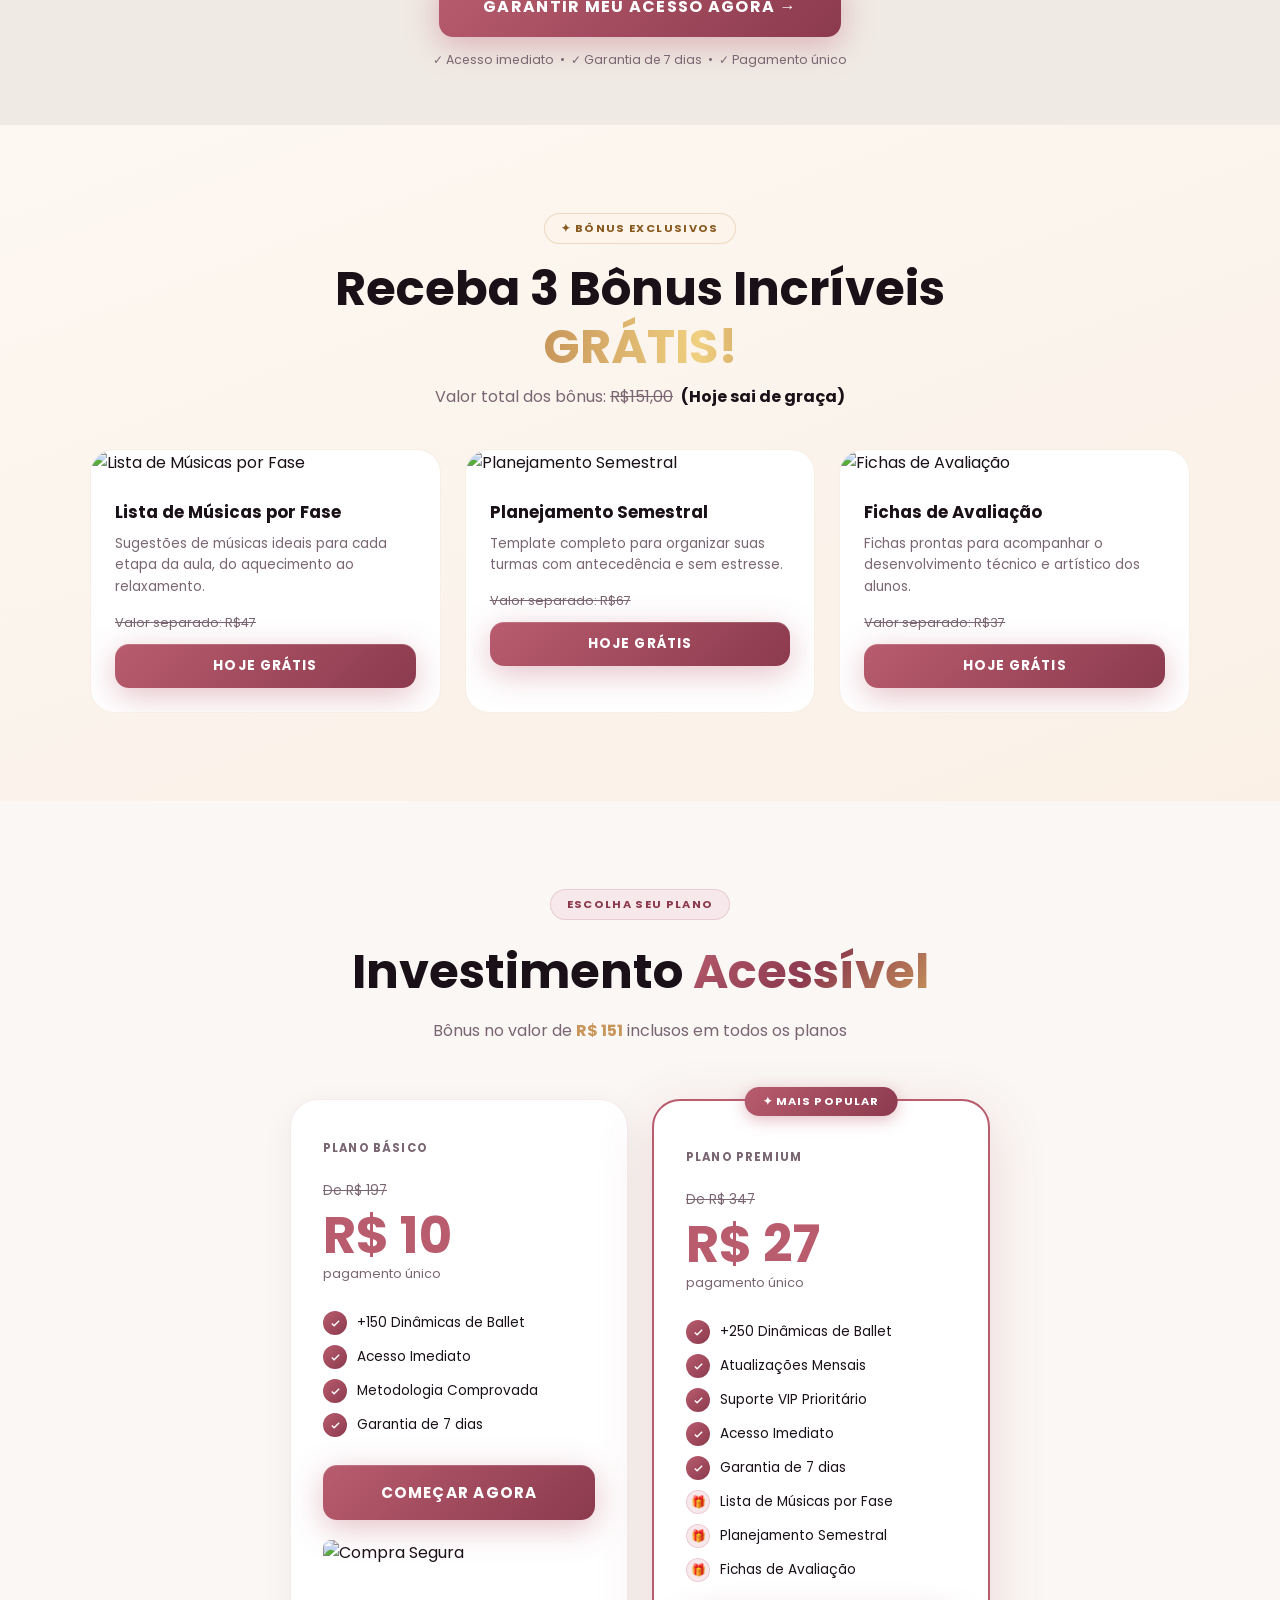
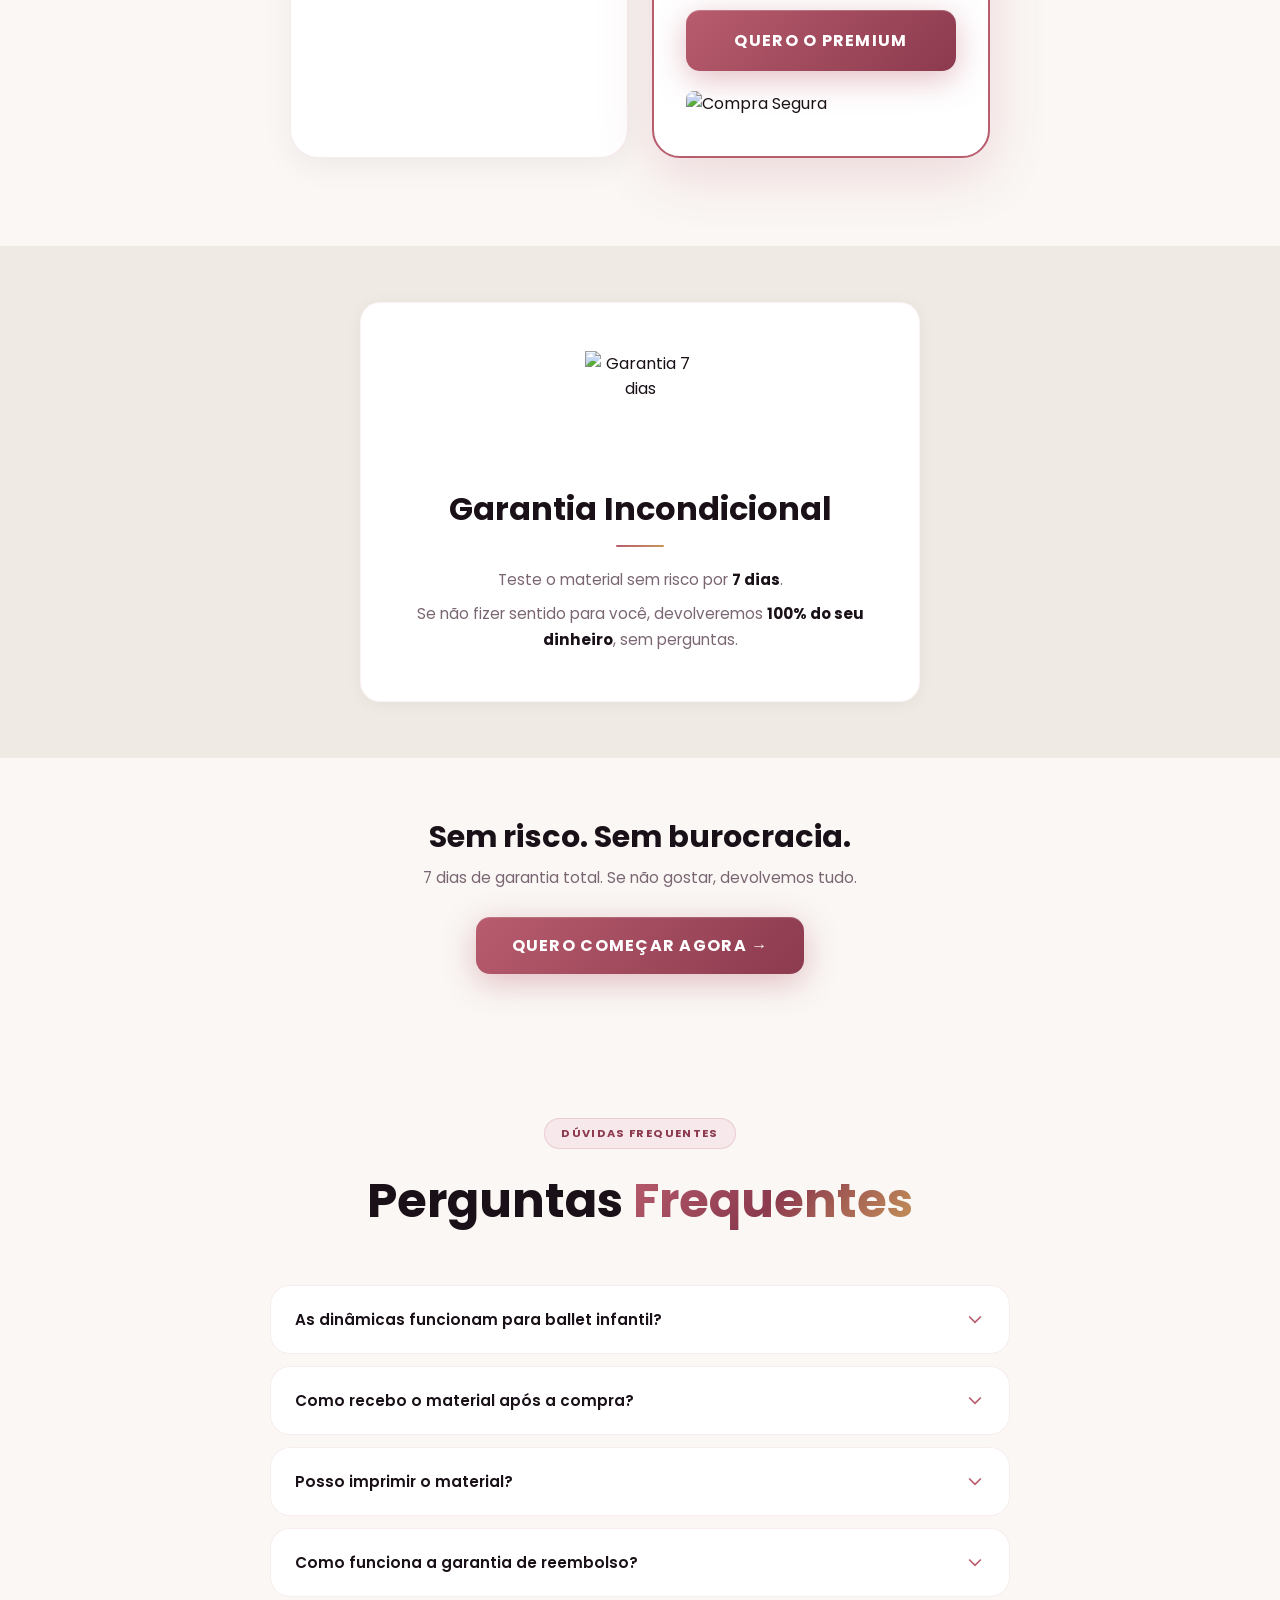
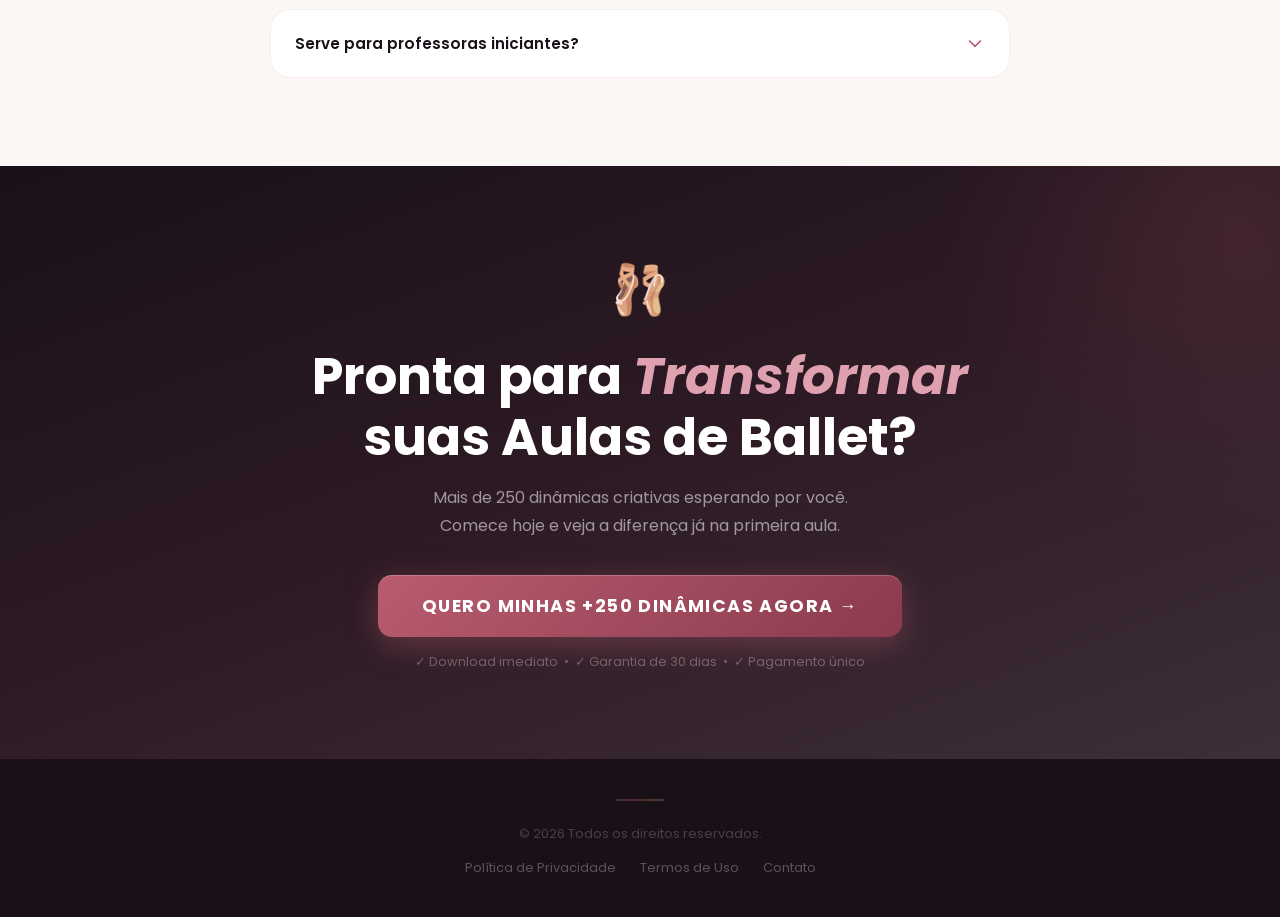
